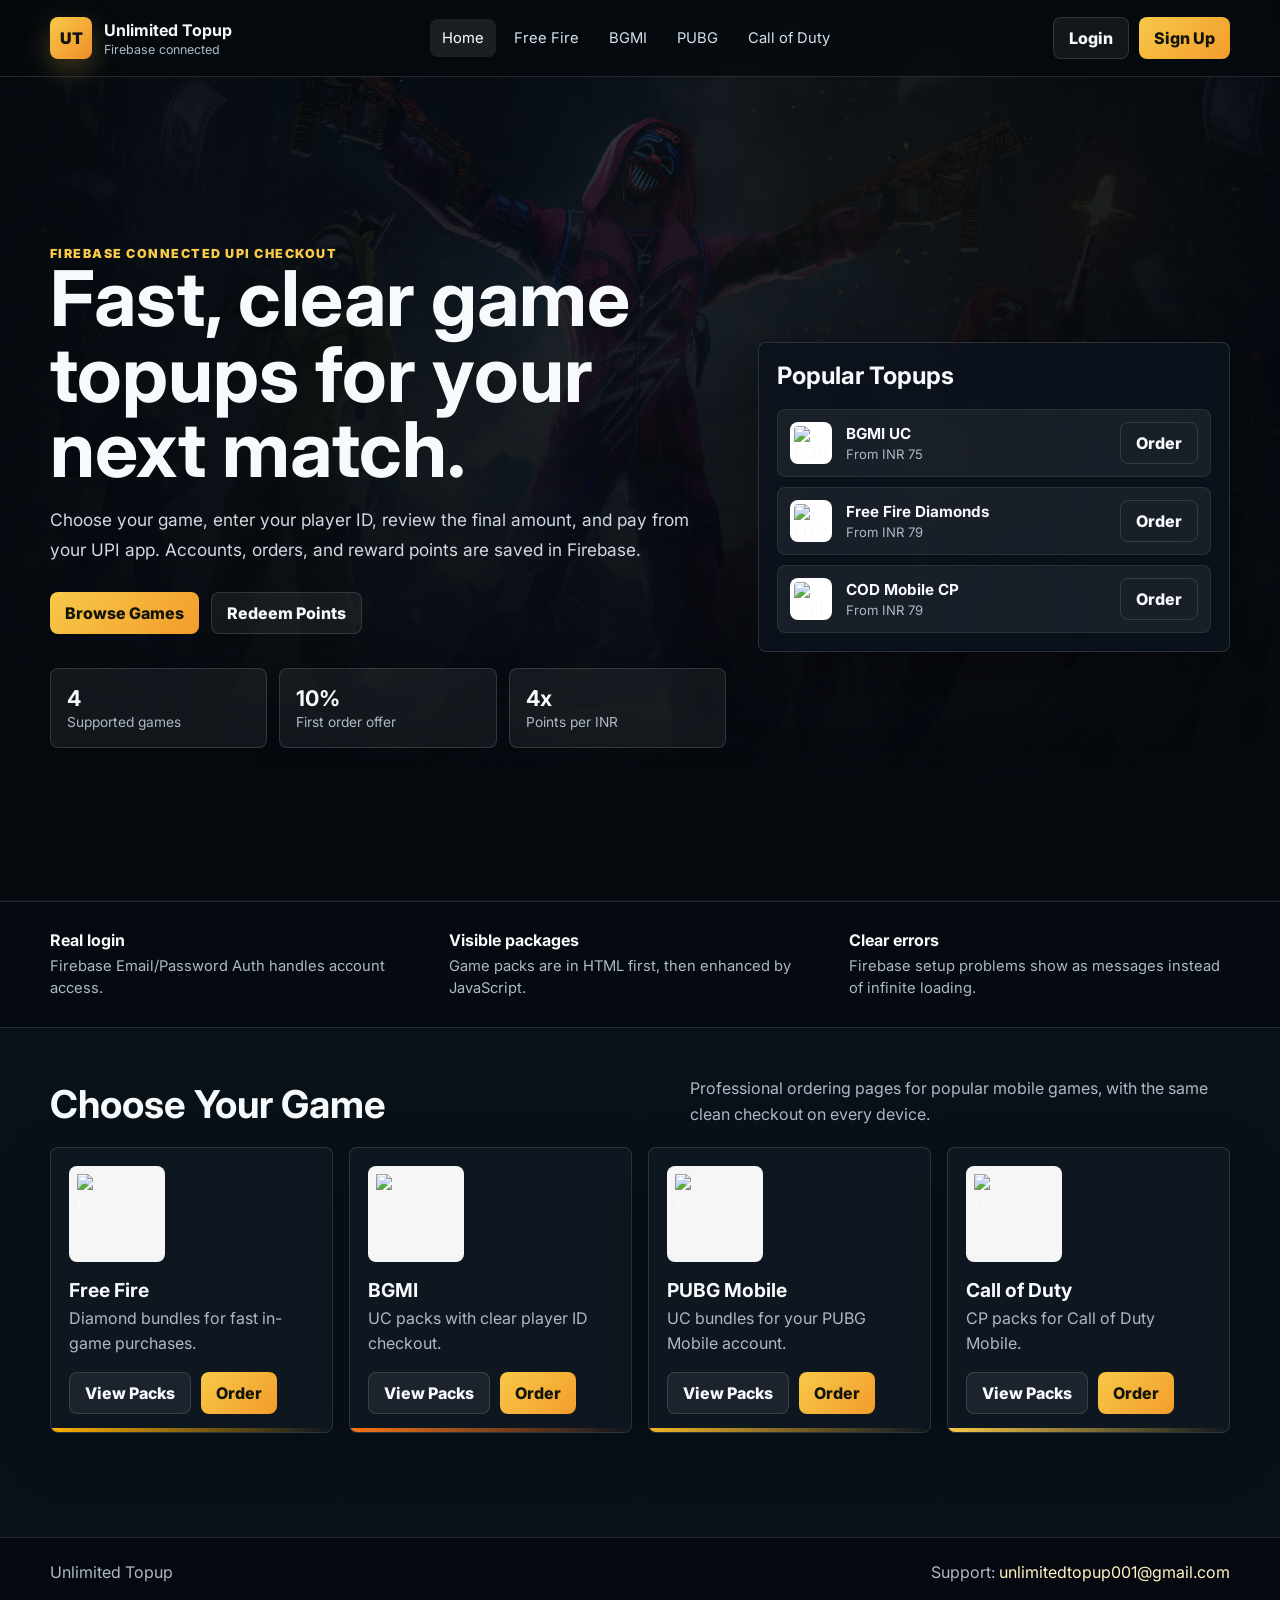
==== index.html @ 94ccdd58 "Fire Commit" ====
﻿<!DOCTYPE html>
<html lang="en">
<head><meta charset="utf-8"><meta name="viewport" content="width=device-width, initial-scale=1"><title>Unlimited Topup | Fast Game Topups</title><link rel="preconnect" href="https://fonts.googleapis.com"><link rel="preconnect" href="https://fonts.gstatic.com" crossorigin><link href="https://fonts.googleapis.com/css2?family=Inter:wght@400;600;700;800;900&display=swap" rel="stylesheet"><link rel="stylesheet" href="styles.css?v=20260607-payment"></head>
<body>
<header class="site-header" data-header data-active="index"><div class="page-shell navbar"><a class="brand" href="index.html"><span class="brand-mark">UT</span><span class="brand-text"><strong>Unlimited Topup</strong><span>Firebase connected</span></span></a><nav class="nav-links"><a class="active" href="index.html">Home</a><a href="freefire.html">Free Fire</a><a href="bgmi.html">BGMI</a><a href="pubg.html">PUBG</a><a href="cod.html">Call of Duty</a></nav><div class="auth-area"><a class="link-btn" href="login.html">Login</a><a class="link-btn primary" href="signup.html">Sign Up</a></div></div></header>
<main>
<section class="hero"><div class="page-shell hero-grid"><div class="hero-copy"><div class="kicker">Firebase connected UPI checkout</div><h1>Fast, clear game topups for your next match.</h1><p>Choose your game, enter your player ID, review the final amount, and pay from your UPI app. Accounts, orders, and reward points are saved in Firebase.</p><div class="hero-actions"><a class="link-btn primary" href="#games">Browse Games</a><button class="btn" data-redeem>Redeem Points</button></div><div class="stats"><div class="stat"><strong>4</strong><span>Supported games</span></div><div class="stat"><strong>10%</strong><span>First order offer</span></div><div class="stat"><strong>4x</strong><span>Points per INR</span></div></div></div><aside class="hero-panel"><h2>Popular Topups</h2><div class="quick-list"><div class="quick-row"><img src="image/bgmi.jpg" alt="BGMI"><div><strong>BGMI UC</strong><span>From INR 75</span></div><button class="btn ghost" data-open-order="bgmi">Order</button></div><div class="quick-row"><img src="image/freefire.png" alt="Free Fire"><div><strong>Free Fire Diamonds</strong><span>From INR 79</span></div><button class="btn ghost" data-open-order="freefire">Order</button></div><div class="quick-row"><img src="image/cod.png" alt="Call of Duty"><div><strong>COD Mobile CP</strong><span>From INR 79</span></div><button class="btn ghost" data-open-order="cod">Order</button></div></div></aside></div></section>
<section class="trust-band"><div class="page-shell trust-grid"><div class="trust-item"><strong>Real login</strong><span>Firebase Email/Password Auth handles account access.</span></div><div class="trust-item"><strong>Visible packages</strong><span>Game packs are in HTML first, then enhanced by JavaScript.</span></div><div class="trust-item"><strong>Clear errors</strong><span>Firebase setup problems show as messages instead of infinite loading.</span></div></div></section>
<section class="section" id="games"><div class="page-shell"><div class="section-head"><h2>Choose Your Game</h2><p>Professional ordering pages for popular mobile games, with the same clean checkout on every device.</p></div><div class="game-grid"><article class="game-card" style="--game-color:#ffb000"><img src="image/freefire.png" alt="Free Fire"><div><h3>Free Fire</h3><p>Diamond bundles for fast in-game purchases.</p></div><div class="card-actions"><a class="link-btn" href="freefire.html">View Packs</a><button class="btn primary" data-open-order="freefire">Order</button></div></article><article class="game-card" style="--game-color:#f97316"><img src="image/bgmi.jpg" alt="BGMI"><div><h3>BGMI</h3><p>UC packs with clear player ID checkout.</p></div><div class="card-actions"><a class="link-btn" href="bgmi.html">View Packs</a><button class="btn primary" data-open-order="bgmi">Order</button></div></article><article class="game-card" style="--game-color:#f0b429"><img src="image/pubg.png" alt="PUBG Mobile"><div><h3>PUBG Mobile</h3><p>UC bundles for your PUBG Mobile account.</p></div><div class="card-actions"><a class="link-btn" href="pubg.html">View Packs</a><button class="btn primary" data-open-order="pubg">Order</button></div></article><article class="game-card" style="--game-color:#f7c948"><img src="image/cod.png" alt="Call of Duty Mobile"><div><h3>Call of Duty</h3><p>CP packs for Call of Duty Mobile.</p></div><div class="card-actions"><a class="link-btn" href="cod.html">View Packs</a><button class="btn primary" data-open-order="cod">Order</button></div></article></div></div></section>
</main>
<div class="modal" data-order-modal><div class="modal-panel"><div class="modal-head"><div><h2 data-modal-title>Order</h2><p class="muted">Enter accurate details. Delivery starts after payment confirmation.</p></div><button class="icon-btn" data-close-modal aria-label="Close">x</button></div><div class="form-grid"><label class="full">Player ID<input data-player-id placeholder="Enter your player ID"></label><label>Bundle<select data-bundle></select></label><label>Phone<input data-phone placeholder="Optional phone number"></label><label class="full check-row"><input type="checkbox" data-offer checked> Apply 10% first order offer</label><div class="summary-box full" data-summary>Choose a bundle to see the final amount.</div><button class="btn success full" data-pay>Pay in UPI app</button></div></div></div>
<footer class="footer"><div class="page-shell"><span>Unlimited Topup</span><span>Support: <a href="mailto:unlimitedtopup001@gmail.com">unlimitedtopup001@gmail.com</a></span></div></footer>
<script type="module">import { renderHeader, initOrderModal, initRedeem } from './site.js?v=20260607-payment'; renderHeader('index'); initOrderModal(); initRedeem();</script>
</body></html>
---- styles.css ----
﻿:root{--bg:#071017;--panel:rgba(12,18,28,.9);--card:#121c26;--line:rgba(255,255,255,.13);--text:#f7fafc;--muted:#aeb9c7;--accent:#f7c948;--green:#31d09f;--red:#ff6b6b;--shadow:0 22px 70px rgba(0,0,0,.38)}
*{box-sizing:border-box}html{scroll-behavior:smooth}body{margin:0;min-height:100vh;font-family:Inter,system-ui,-apple-system,"Segoe UI",Arial,sans-serif;color:var(--text);background:#081018 url('BGimage.svg.jpg') center/cover fixed no-repeat}body:before{content:"";position:fixed;inset:0;pointer-events:none;background:linear-gradient(90deg,rgba(5,9,14,.96),rgba(5,9,14,.74) 48%,rgba(5,9,14,.9)),radial-gradient(circle at 72% 18%,rgba(247,201,72,.16),transparent 34%),linear-gradient(180deg,rgba(5,9,14,.18),#05090e 88%);z-index:-1}a{color:inherit}img{max-width:100%;display:block}button,input,select{font:inherit}button{cursor:pointer}.page-shell{width:min(1180px,calc(100% - 32px));margin:0 auto}.site-header{position:sticky;top:0;z-index:20;backdrop-filter:blur(18px);background:rgba(5,9,14,.78);border-bottom:1px solid var(--line)}.navbar{min-height:76px;display:flex;align-items:center;justify-content:space-between;gap:22px}.brand{display:flex;align-items:center;gap:12px;text-decoration:none;min-width:180px}.brand-mark{width:42px;height:42px;border-radius:8px;display:grid;place-items:center;color:#10130f;font-weight:900;background:linear-gradient(135deg,var(--accent),#f08f28);box-shadow:0 10px 28px rgba(247,201,72,.26)}.brand-text strong{display:block;font-size:1rem}.brand-text span{display:block;margin-top:2px;font-size:.78rem;color:var(--muted)}.nav-links{display:flex;align-items:center;gap:6px;flex-wrap:wrap;justify-content:center}.nav-links a{text-decoration:none;color:#d7e1eb;padding:10px 12px;border-radius:8px;font-size:.92rem}.nav-links a:hover,.nav-links a.active{background:rgba(255,255,255,.09);color:#fff}.auth-area{display:flex;align-items:center;gap:10px;justify-content:flex-end;min-width:190px}.user-pill,.points-pill{display:inline-flex;align-items:center;gap:8px;border:1px solid var(--line);background:rgba(255,255,255,.06);border-radius:8px;padding:9px 10px;color:#e7edf5;font-size:.85rem}.points-pill{color:#dff8ee;border-color:rgba(49,208,159,.28)}.btn,.link-btn{min-height:42px;display:inline-flex;align-items:center;justify-content:center;gap:8px;border-radius:8px;padding:10px 15px;border:1px solid var(--line);background:rgba(255,255,255,.06);color:var(--text);text-decoration:none;font-weight:800;transition:transform .18s,border-color .18s,background .18s}.btn:hover,.link-btn:hover{transform:translateY(-1px);border-color:rgba(255,255,255,.24);background:rgba(255,255,255,.1)}.btn.primary,.link-btn.primary{border:0;color:#111407;background:linear-gradient(135deg,var(--accent),#f39c2b)}.btn.success{border:0;color:#031813;background:linear-gradient(135deg,var(--green),#14b8a6)}.btn.ghost{background:transparent}.btn.full,.link-btn.full{width:100%}main{padding-bottom:56px}.hero{min-height:calc(100vh - 76px);display:grid;align-items:center;padding:56px 0 40px}.hero-grid{display:grid;grid-template-columns:minmax(0,1.06fr) minmax(320px,.74fr);gap:32px;align-items:center}.kicker{color:var(--accent);font-weight:900;text-transform:uppercase;font-size:.78rem;letter-spacing:.12em}h1,h2,h3,p{margin-top:0}h1{font-size:clamp(2.45rem,6vw,5.4rem);line-height:.98;margin-bottom:18px;max-width:850px}.hero-copy p{color:#d0d8e3;font-size:1.08rem;line-height:1.75;max-width:680px}.hero-actions{display:flex;gap:12px;flex-wrap:wrap;margin-top:26px}.stats{display:grid;grid-template-columns:repeat(3,minmax(0,1fr));gap:12px;margin-top:34px;max-width:720px}.stat{border:1px solid var(--line);background:rgba(255,255,255,.06);border-radius:8px;padding:16px}.stat strong{display:block;font-size:1.35rem}.stat span{color:var(--muted);font-size:.86rem}.hero-panel{border:1px solid var(--line);background:var(--panel);border-radius:8px;padding:18px;box-shadow:var(--shadow)}.quick-list{display:grid;gap:10px}.quick-row{display:flex;align-items:center;justify-content:space-between;gap:14px;padding:12px;border-radius:8px;background:rgba(255,255,255,.06);border:1px solid rgba(255,255,255,.08)}.quick-row img{width:42px;height:42px;object-fit:contain;border-radius:8px;background:#fff;padding:4px}.quick-row div{margin-right:auto}.quick-row strong{display:block;font-size:.95rem}.quick-row span{color:var(--muted);font-size:.82rem}.section{padding:48px 0}.section-head{display:flex;align-items:end;justify-content:space-between;gap:18px;margin-bottom:20px}.section-head h2{font-size:clamp(1.7rem,3vw,2.6rem);margin:0}.section-head p{color:var(--muted);max-width:540px;line-height:1.6;margin:0}.game-grid{display:grid;grid-template-columns:repeat(4,minmax(0,1fr));gap:16px}.game-card,.plan-card,.auth-panel,.order-card{border:1px solid var(--line);background:rgba(16,24,33,.9);border-radius:8px;box-shadow:0 18px 55px rgba(0,0,0,.22)}.game-card{min-height:282px;padding:18px;display:flex;flex-direction:column;gap:16px;position:relative;overflow:hidden}.game-card:after{content:"";position:absolute;inset:auto 0 0;height:4px;background:linear-gradient(90deg,var(--game-color,var(--accent)),transparent)}.game-card img{width:96px;height:96px;object-fit:contain;border-radius:8px;background:rgba(255,255,255,.96);padding:8px}.game-card h3{margin-bottom:4px;font-size:1.2rem}.game-card p{color:var(--muted);line-height:1.55;margin-bottom:auto}.game-card .card-actions{display:flex;gap:10px}.trust-band{border-top:1px solid var(--line);border-bottom:1px solid var(--line);background:rgba(5,9,14,.66)}.trust-grid{display:grid;grid-template-columns:repeat(3,1fr);gap:18px;padding:28px 0}.trust-item strong{display:block;margin-bottom:5px}.trust-item span{color:var(--muted);line-height:1.5;font-size:.92rem}.game-hero{padding:48px 0 28px}.game-hero-grid{display:grid;grid-template-columns:1fr 360px;gap:28px;align-items:center}.game-logo-panel{border:1px solid var(--line);background:rgba(255,255,255,.06);border-radius:8px;padding:28px;min-height:220px;display:grid;place-items:center}.game-logo-panel img{max-height:180px;object-fit:contain}.content-grid{display:grid;grid-template-columns:minmax(0,.9fr) minmax(340px,1.1fr);gap:22px;align-items:start}.order-card{padding:22px;position:sticky;top:96px}.form-grid{display:grid;grid-template-columns:repeat(2,minmax(0,1fr));gap:14px}.form-grid .full{grid-column:1/-1}label{display:grid;gap:7px;color:#dce6f0;font-weight:800;font-size:.9rem}input,select{width:100%;min-height:46px;border-radius:8px;border:1px solid rgba(255,255,255,.14);background:rgba(4,10,16,.82);color:var(--text);padding:11px 12px;outline:none}input:focus,select:focus{border-color:var(--accent);box-shadow:0 0 0 3px rgba(247,201,72,.16)}.check-row{display:flex;align-items:center;gap:9px;color:#d7e1eb;font-size:.9rem}.check-row input{width:auto;min-height:auto}.summary-box{border:1px solid rgba(247,201,72,.2);background:rgba(247,201,72,.08);border-radius:8px;padding:14px;color:#fff3c4;line-height:1.55}.plan-grid{display:grid;grid-template-columns:repeat(2,minmax(0,1fr));gap:14px}.plan-card{padding:16px;display:flex;align-items:center;gap:14px}.plan-card img{width:58px;height:58px;object-fit:contain;border-radius:8px;background:rgba(255,255,255,.95);padding:6px}.plan-card strong{display:block}.plan-card span{color:var(--muted);font-size:.9rem}.modal{position:fixed;inset:0;z-index:50;display:none;align-items:center;justify-content:center;padding:18px;background:rgba(0,0,0,.7)}.modal.open{display:flex}.modal-panel{width:min(560px,100%);max-height:calc(100vh - 36px);overflow:auto;border:1px solid var(--line);background:#101821;border-radius:8px;padding:22px;box-shadow:var(--shadow)}.modal-head{display:flex;align-items:start;justify-content:space-between;gap:12px;margin-bottom:16px}.icon-btn{width:40px;height:40px;border-radius:8px;border:1px solid var(--line);color:var(--text);background:rgba(255,255,255,.06)}.payment-panel{width:min(680px,100%)}.payment-summary{display:grid;grid-template-columns:240px 1fr;gap:18px;align-items:center}.payment-qr{width:100%;aspect-ratio:1;border-radius:8px;object-fit:contain;background:#fff;padding:10px}.payment-details{border:1px solid var(--line);border-radius:8px;padding:16px;background:rgba(255,255,255,.05)}.payment-details span{display:block;color:var(--muted);font-size:.82rem;margin-bottom:5px}.payment-details strong{display:block;font-size:2rem;color:#fff3c4;margin-bottom:12px}.payment-details p{margin:6px 0;color:#d8e2ec;line-height:1.45}.reward-notice{margin:16px 0;border:1px solid rgba(49,208,159,.32);border-radius:8px;padding:14px;color:#dff8ee;background:rgba(49,208,159,.09);font-weight:800;line-height:1.5}.payment-actions{display:grid;grid-template-columns:1fr 1fr;gap:12px}.muted{color:var(--muted)}.notice{border:1px solid var(--line);border-radius:8px;padding:12px;color:var(--muted);background:rgba(255,255,255,.05)}.error-msg{color:var(--red);font-size:.83rem;min-height:18px}.auth-page{min-height:100vh;display:grid;place-items:center;padding:34px 16px}.auth-panel{width:min(430px,100%);padding:26px}.auth-panel h1{font-size:2rem;line-height:1.1;margin-bottom:8px}.auth-panel .subtitle{color:var(--muted);line-height:1.55;margin-bottom:20px}.auth-form{display:grid;gap:14px}.auth-footer{text-align:center;margin-top:18px;color:var(--muted);font-size:.92rem}.auth-footer a{color:#fff3c4;text-decoration:none;font-weight:800}.password-meter{height:5px;background:rgba(255,255,255,.1);border-radius:8px;overflow:hidden}.password-meter span{display:block;height:100%;width:0;background:var(--red);transition:width .2s,background .2s}.step-row{display:flex;gap:8px;margin:14px 0 20px}.step-dot{flex:1;height:5px;border-radius:8px;background:rgba(255,255,255,.12)}.step-dot.active,.step-dot.done{background:var(--accent)}.footer{border-top:1px solid var(--line);background:rgba(5,9,14,.82);padding:24px 0;color:var(--muted)}.footer .page-shell{display:flex;justify-content:space-between;gap:16px;flex-wrap:wrap}.footer a{color:#fff3c4;text-decoration:none}@media(max-width:920px){.navbar{align-items:flex-start;flex-direction:column;padding:16px 0}.auth-area{width:100%;justify-content:flex-start;flex-wrap:wrap}.nav-links{justify-content:flex-start}.hero{min-height:auto;padding-top:34px}.hero-grid,.game-hero-grid,.content-grid{grid-template-columns:1fr}.game-grid{grid-template-columns:repeat(2,minmax(0,1fr))}.order-card{position:static}}@media(max-width:620px){.page-shell{width:min(100% - 24px,1180px)}.nav-links{width:100%;display:grid;grid-template-columns:repeat(2,1fr)}.nav-links a{text-align:center}.hero-actions,.game-card .card-actions{flex-direction:column}.stats,.trust-grid,.game-grid,.plan-grid,.form-grid,.payment-summary,.payment-actions{grid-template-columns:1fr}h1{font-size:2.45rem}.section-head{display:block}.footer .page-shell{display:block}}
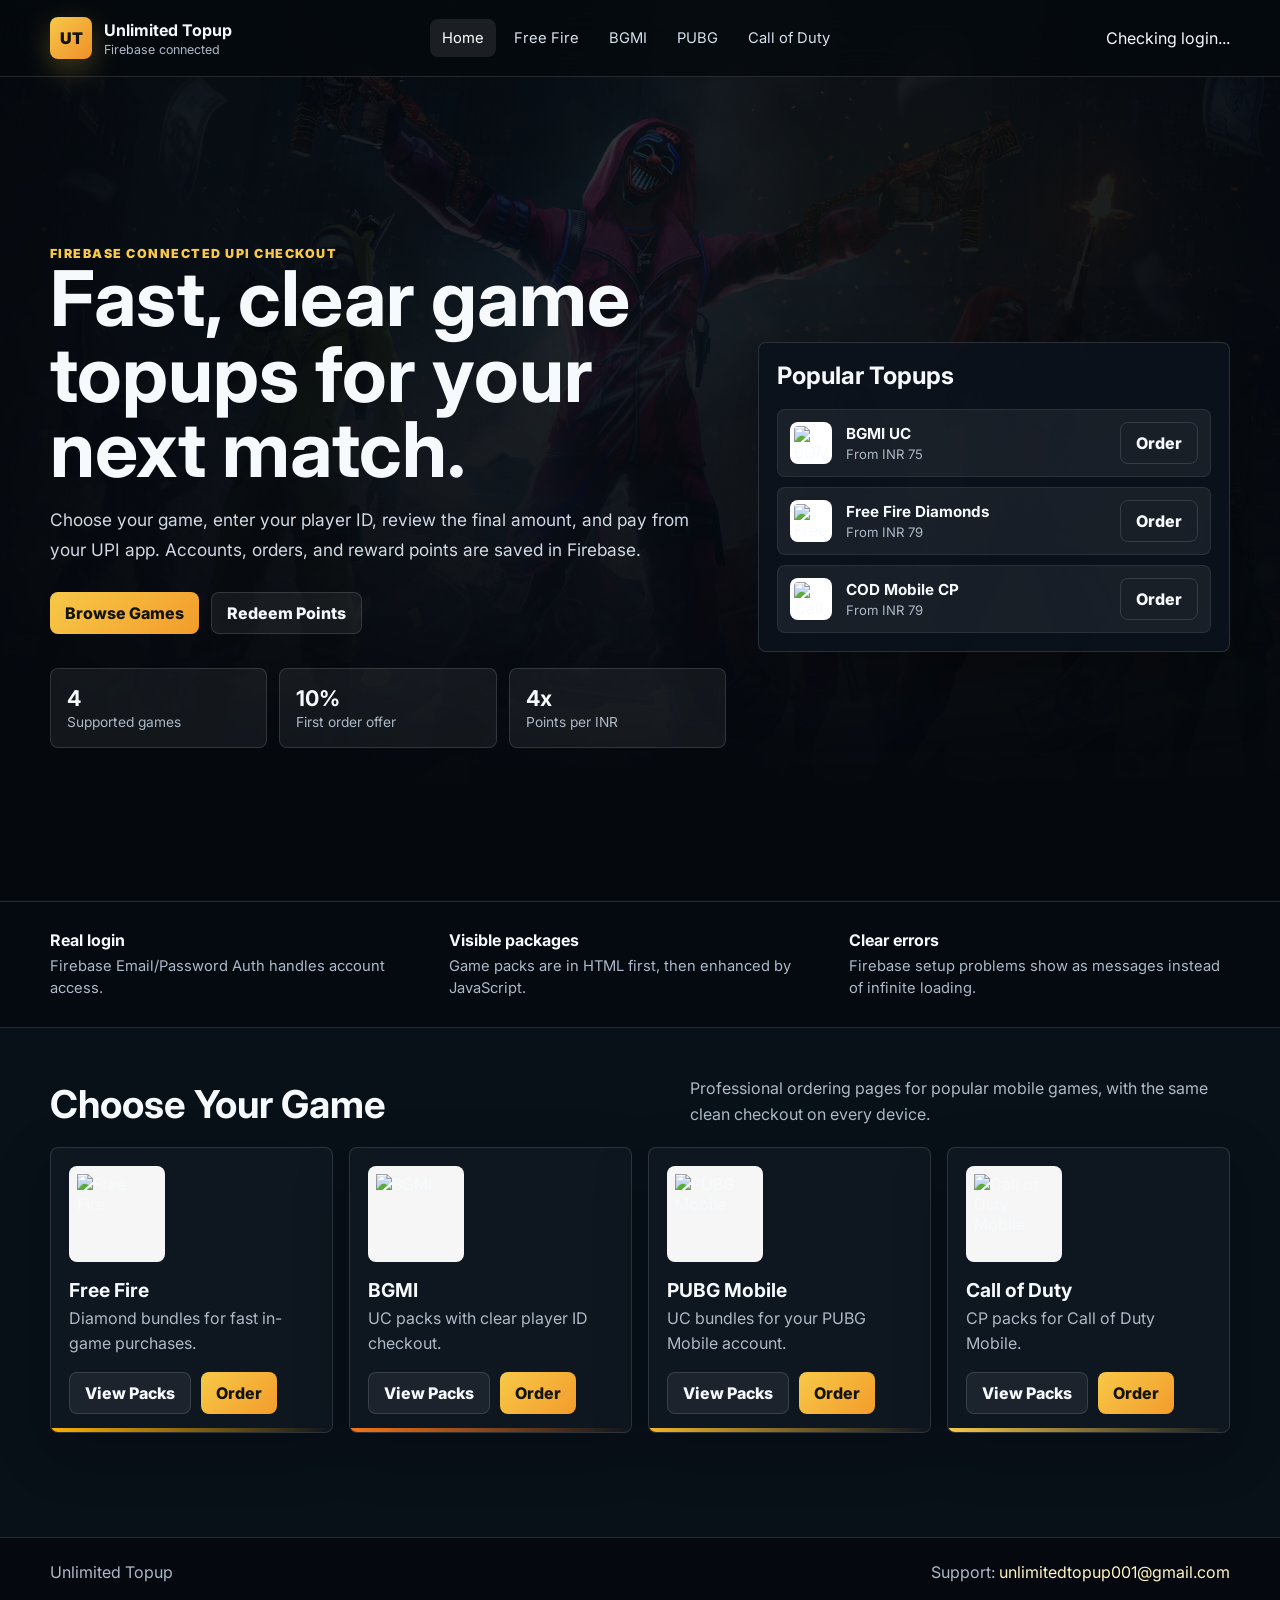
==== commit f5bdb8e4: "Fire commit" ====
--- a/index.html
+++ b/index.html
@@ -1,14 +1,14 @@
-﻿<!DOCTYPE html>
-<html lang="en">
-<head><meta charset="utf-8"><meta name="viewport" content="width=device-width, initial-scale=1"><title>Unlimited Topup | Fast Game Topups</title><link rel="preconnect" href="https://fonts.googleapis.com"><link rel="preconnect" href="https://fonts.gstatic.com" crossorigin><link href="https://fonts.googleapis.com/css2?family=Inter:wght@400;600;700;800;900&display=swap" rel="stylesheet"><link rel="stylesheet" href="styles.css?v=20260607-payment"></head>
-<body>
-<header class="site-header" data-header data-active="index"><div class="page-shell navbar"><a class="brand" href="index.html"><span class="brand-mark">UT</span><span class="brand-text"><strong>Unlimited Topup</strong><span>Firebase connected</span></span></a><nav class="nav-links"><a class="active" href="index.html">Home</a><a href="freefire.html">Free Fire</a><a href="bgmi.html">BGMI</a><a href="pubg.html">PUBG</a><a href="cod.html">Call of Duty</a></nav><div class="auth-area"><a class="link-btn" href="login.html">Login</a><a class="link-btn primary" href="signup.html">Sign Up</a></div></div></header>
-<main>
-<section class="hero"><div class="page-shell hero-grid"><div class="hero-copy"><div class="kicker">Firebase connected UPI checkout</div><h1>Fast, clear game topups for your next match.</h1><p>Choose your game, enter your player ID, review the final amount, and pay from your UPI app. Accounts, orders, and reward points are saved in Firebase.</p><div class="hero-actions"><a class="link-btn primary" href="#games">Browse Games</a><button class="btn" data-redeem>Redeem Points</button></div><div class="stats"><div class="stat"><strong>4</strong><span>Supported games</span></div><div class="stat"><strong>10%</strong><span>First order offer</span></div><div class="stat"><strong>4x</strong><span>Points per INR</span></div></div></div><aside class="hero-panel"><h2>Popular Topups</h2><div class="quick-list"><div class="quick-row"><img src="image/bgmi.jpg" alt="BGMI"><div><strong>BGMI UC</strong><span>From INR 75</span></div><button class="btn ghost" data-open-order="bgmi">Order</button></div><div class="quick-row"><img src="image/freefire.png" alt="Free Fire"><div><strong>Free Fire Diamonds</strong><span>From INR 79</span></div><button class="btn ghost" data-open-order="freefire">Order</button></div><div class="quick-row"><img src="image/cod.png" alt="Call of Duty"><div><strong>COD Mobile CP</strong><span>From INR 79</span></div><button class="btn ghost" data-open-order="cod">Order</button></div></div></aside></div></section>
-<section class="trust-band"><div class="page-shell trust-grid"><div class="trust-item"><strong>Real login</strong><span>Firebase Email/Password Auth handles account access.</span></div><div class="trust-item"><strong>Visible packages</strong><span>Game packs are in HTML first, then enhanced by JavaScript.</span></div><div class="trust-item"><strong>Clear errors</strong><span>Firebase setup problems show as messages instead of infinite loading.</span></div></div></section>
-<section class="section" id="games"><div class="page-shell"><div class="section-head"><h2>Choose Your Game</h2><p>Professional ordering pages for popular mobile games, with the same clean checkout on every device.</p></div><div class="game-grid"><article class="game-card" style="--game-color:#ffb000"><img src="image/freefire.png" alt="Free Fire"><div><h3>Free Fire</h3><p>Diamond bundles for fast in-game purchases.</p></div><div class="card-actions"><a class="link-btn" href="freefire.html">View Packs</a><button class="btn primary" data-open-order="freefire">Order</button></div></article><article class="game-card" style="--game-color:#f97316"><img src="image/bgmi.jpg" alt="BGMI"><div><h3>BGMI</h3><p>UC packs with clear player ID checkout.</p></div><div class="card-actions"><a class="link-btn" href="bgmi.html">View Packs</a><button class="btn primary" data-open-order="bgmi">Order</button></div></article><article class="game-card" style="--game-color:#f0b429"><img src="image/pubg.png" alt="PUBG Mobile"><div><h3>PUBG Mobile</h3><p>UC bundles for your PUBG Mobile account.</p></div><div class="card-actions"><a class="link-btn" href="pubg.html">View Packs</a><button class="btn primary" data-open-order="pubg">Order</button></div></article><article class="game-card" style="--game-color:#f7c948"><img src="image/cod.png" alt="Call of Duty Mobile"><div><h3>Call of Duty</h3><p>CP packs for Call of Duty Mobile.</p></div><div class="card-actions"><a class="link-btn" href="cod.html">View Packs</a><button class="btn primary" data-open-order="cod">Order</button></div></article></div></div></section>
-</main>
-<div class="modal" data-order-modal><div class="modal-panel"><div class="modal-head"><div><h2 data-modal-title>Order</h2><p class="muted">Enter accurate details. Delivery starts after payment confirmation.</p></div><button class="icon-btn" data-close-modal aria-label="Close">x</button></div><div class="form-grid"><label class="full">Player ID<input data-player-id placeholder="Enter your player ID"></label><label>Bundle<select data-bundle></select></label><label>Phone<input data-phone placeholder="Optional phone number"></label><label class="full check-row"><input type="checkbox" data-offer checked> Apply 10% first order offer</label><div class="summary-box full" data-summary>Choose a bundle to see the final amount.</div><button class="btn success full" data-pay>Pay in UPI app</button></div></div></div>
-<footer class="footer"><div class="page-shell"><span>Unlimited Topup</span><span>Support: <a href="mailto:unlimitedtopup001@gmail.com">unlimitedtopup001@gmail.com</a></span></div></footer>
-<script type="module">import { renderHeader, initOrderModal, initRedeem } from './site.js?v=20260607-payment'; renderHeader('index'); initOrderModal(); initRedeem();</script>
+<!DOCTYPE html>
+<html lang="en">
+<head><meta charset="utf-8"><meta name="viewport" content="width=device-width, initial-scale=1"><title>Unlimited Topup | Fast Game Topups</title><link rel="preconnect" href="https://fonts.googleapis.com"><link rel="preconnect" href="https://fonts.gstatic.com" crossorigin><link href="https://fonts.googleapis.com/css2?family=Inter:wght@400;600;700;800;900&display=swap" rel="stylesheet"><link rel="stylesheet" href="styles.css?v=20260609-fastauth"></head>
+<body>
+<header class="site-header" data-header data-active="index"><div class="page-shell navbar"><a class="brand" href="index.html"><span class="brand-mark">UT</span><span class="brand-text"><strong>Unlimited Topup</strong><span>Firebase connected</span></span></a><nav class="nav-links"><a class="active" href="index.html">Home</a><a href="freefire.html">Free Fire</a><a href="bgmi.html">BGMI</a><a href="pubg.html">PUBG</a><a href="cod.html">Call of Duty</a></nav><div class="auth-area"><span class="auth-loading"><span class="mini-spinner"></span> Checking login...</span></div></div></header>
+<main>
+<section class="hero"><div class="page-shell hero-grid"><div class="hero-copy"><div class="kicker">Firebase connected UPI checkout</div><h1>Fast, clear game topups for your next match.</h1><p>Choose your game, enter your player ID, review the final amount, and pay from your UPI app. Accounts, orders, and reward points are saved in Firebase.</p><div class="hero-actions"><a class="link-btn primary" href="#games">Browse Games</a><button class="btn" data-redeem>Redeem Points</button></div><div class="stats"><div class="stat"><strong>4</strong><span>Supported games</span></div><div class="stat"><strong>10%</strong><span>First order offer</span></div><div class="stat"><strong>4x</strong><span>Points per INR</span></div></div></div><aside class="hero-panel"><h2>Popular Topups</h2><div class="quick-list"><div class="quick-row"><img src="image/bgmi.jpg" alt="BGMI"><div><strong>BGMI UC</strong><span>From INR 75</span></div><button class="btn ghost" data-open-order="bgmi">Order</button></div><div class="quick-row"><img src="image/freefire.png" alt="Free Fire"><div><strong>Free Fire Diamonds</strong><span>From INR 79</span></div><button class="btn ghost" data-open-order="freefire">Order</button></div><div class="quick-row"><img src="image/cod.png" alt="Call of Duty"><div><strong>COD Mobile CP</strong><span>From INR 79</span></div><button class="btn ghost" data-open-order="cod">Order</button></div></div></aside></div></section>
+<section class="trust-band"><div class="page-shell trust-grid"><div class="trust-item"><strong>Real login</strong><span>Firebase Email/Password Auth handles account access.</span></div><div class="trust-item"><strong>Visible packages</strong><span>Game packs are in HTML first, then enhanced by JavaScript.</span></div><div class="trust-item"><strong>Clear errors</strong><span>Firebase setup problems show as messages instead of infinite loading.</span></div></div></section>
+<section class="section" id="games"><div class="page-shell"><div class="section-head"><h2>Choose Your Game</h2><p>Professional ordering pages for popular mobile games, with the same clean checkout on every device.</p></div><div class="game-grid"><article class="game-card" style="--game-color:#ffb000"><img src="image/freefire.png" alt="Free Fire"><div><h3>Free Fire</h3><p>Diamond bundles for fast in-game purchases.</p></div><div class="card-actions"><a class="link-btn" href="freefire.html">View Packs</a><button class="btn primary" data-open-order="freefire">Order</button></div></article><article class="game-card" style="--game-color:#f97316"><img src="image/bgmi.jpg" alt="BGMI"><div><h3>BGMI</h3><p>UC packs with clear player ID checkout.</p></div><div class="card-actions"><a class="link-btn" href="bgmi.html">View Packs</a><button class="btn primary" data-open-order="bgmi">Order</button></div></article><article class="game-card" style="--game-color:#f0b429"><img src="image/pubg.png" alt="PUBG Mobile"><div><h3>PUBG Mobile</h3><p>UC bundles for your PUBG Mobile account.</p></div><div class="card-actions"><a class="link-btn" href="pubg.html">View Packs</a><button class="btn primary" data-open-order="pubg">Order</button></div></article><article class="game-card" style="--game-color:#f7c948"><img src="image/cod.png" alt="Call of Duty Mobile"><div><h3>Call of Duty</h3><p>CP packs for Call of Duty Mobile.</p></div><div class="card-actions"><a class="link-btn" href="cod.html">View Packs</a><button class="btn primary" data-open-order="cod">Order</button></div></article></div></div></section>
+</main>
+<div class="modal" data-order-modal><div class="modal-panel"><div class="modal-head"><div><h2 data-modal-title>Order</h2><p class="muted">Enter accurate details. Delivery starts after payment confirmation.</p></div><button class="icon-btn" data-close-modal aria-label="Close">x</button></div><div class="form-grid"><label class="full">Player ID<input data-player-id placeholder="Enter your player ID"></label><label>Bundle<select data-bundle></select></label><label>Phone<input data-phone placeholder="Optional phone number"></label><label class="full check-row"><input type="checkbox" data-offer checked> Apply 10% first order offer</label><div class="summary-box full" data-summary>Choose a bundle to see the final amount.</div><button class="btn success full" data-pay>Show QR and Pay</button></div></div></div>
+<footer class="footer"><div class="page-shell"><span>Unlimited Topup</span><span>Support: <a href="mailto:unlimitedtopup001@gmail.com">unlimitedtopup001@gmail.com</a></span></div></footer>
+<script type="module">import { renderHeader, initOrderModal, initRedeem } from './site.js?v=20260609-fastauth'; renderHeader('index'); initOrderModal(); initRedeem();</script>
 </body></html>
